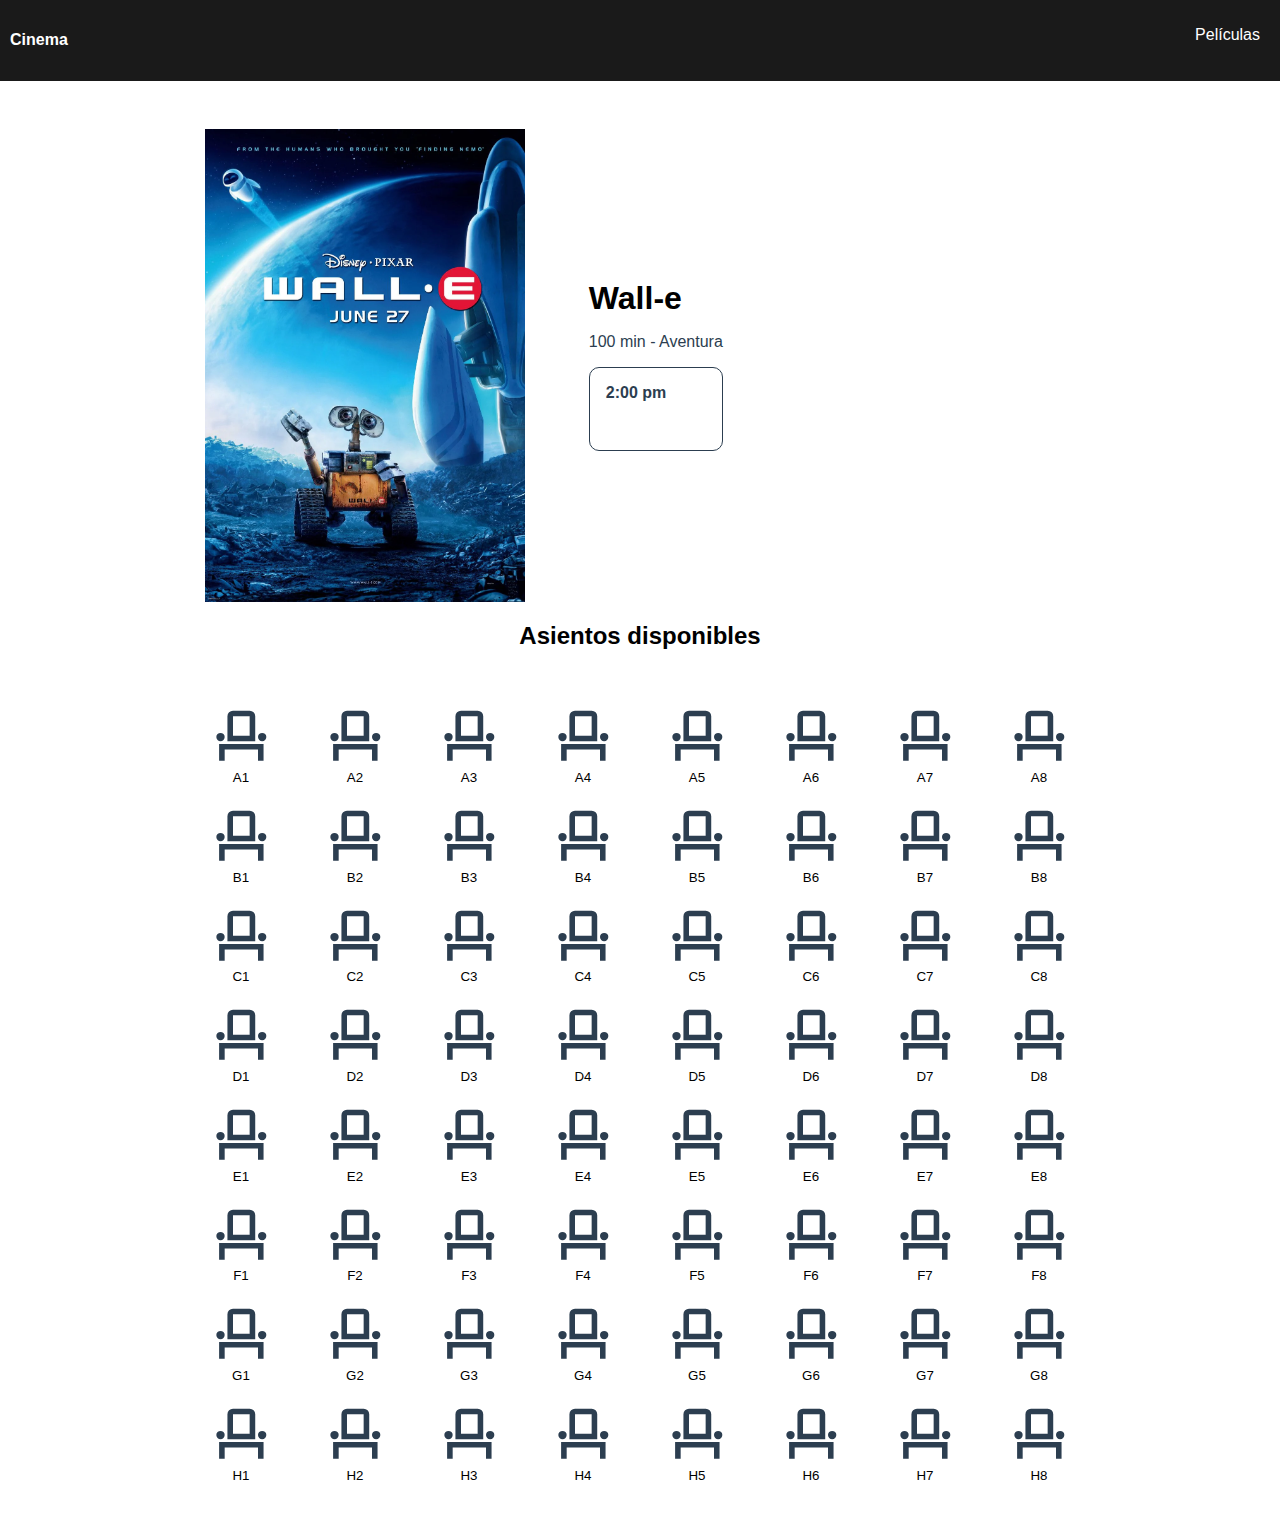
==== pages/asiento.html @ e839d2a3 "Add seats dynamically" ====
<!DOCTYPE html>
<html lang="en">
  <head>
    <meta charset="UTF-8" />
    <meta name="viewport" content="width=device-width, initial-scale=1.0" />
    <title>Cinema</title>
    <link rel="stylesheet" href="../css/style.css" />
    <link
      rel="stylesheet"
      href="https://fonts.googleapis.com/css2?family=Material+Symbols+Outlined:opsz,wght,FILL,GRAD@20..48,100..700,0..1,-50..200"
    />
  </head>
  <body>
    <style></style>
    <header>
      <nav>
        <div class="logo">
          <h4>Cinema</h4>
        </div>
        <ul class="nav-links">
          <li><a href="/index.html">Películas</a></li>
        </ul>
      </nav>
    </header>

    <main>
      <section class="movie--header">
        <img src="../img/walle.webp" alt="walle poster" />
        <div class="movie--header--text">
          <h3 class="movie--header--title">Wall-e</h3>
          <p class="movie--header--duration">100 min - Aventura</p>
          <span class="info-spot" href="#"> 2:00 pm </span>
        </div>
      </section>

      <h2>Asientos disponibles</h2>
      <section id="seats" class="seats"></section>
    </main>
    <script src="../js/main.js"></script>
    <script src="../js/asiento.js"></script>
  </body>
</html>
---- css/style.css ----
:root {
  --color-negro-profundo: #1a1a1a; /* Un negro más suave, ideal para fondos */
  --color-burdeos: #7b1f24; /* Un rojo oscuro y elegante para elementos destacados */
  --color-gris-acero: #a5a5a5; /* Gris medio para textos y detalles menores */
  --color-azul-medianoche: #2c3e50; /* Azul oscuro, perfecto para barras de navegación o pies de página */
  --color-dorado-oscuro: #b68d40; /* Dorado suave, ideal para íconos o botones que requieran atención */
  --color-blanco-humo: #f5f5f5; /* Un blanco roto para textos, mejora la legibilidad sin ser demasiado brillante */
}

html,
body {
  margin: 0;
  padding: 0;
  font-family: "Roboto", sans-serif;
}

nav {
  background-color: var(--color-negro-profundo);
  color: white;
  padding: 10px;
  text-align: center;
  display: flex;
  justify-content: space-between;
}

nav > ul {
  display: flex;
  list-style: none;
}

a {
  color: white;
  text-decoration: none;
  padding: 10px;
}

main {
  display: flex;
  justify-content: center;
  flex-direction: column;
  align-items: center;
  padding: 3em 0;
}

/* index.html */

.movies {
  margin-top: 3em;
  display: flex;
  justify-content: center;
  flex-wrap: wrap;
}

.movie {
  display: flex;
  flex-direction: column;
  justify-content: space-between;
  border-bottom: 1px solid #333;
  background-color: #333;
  border-radius: 8px;
  color: white;
  padding: 0em 2em;
  padding-top: 20em;
  padding-bottom: 3em;
  width: clamp(20em, 100vw, 30em);
  gap: 2em;
  transition: transform 0.5s ease;

  background-image: linear-gradient(
      rgba(0, 0, 0, 0.1),
      /* Transición a casi transparente hacia el centro */ rgba(0, 0, 0, 0.805)
        /* Negro con 50% de opacidad en la parte superior */
    ),
    url("../img/walle.webp");
  background-position: center;
  background-size: cover;
  background-repeat: no-repeat;

  > img {
    width: 8em;
    border-radius: 8px;
  }
}

.movie-info {
  display: flex;
  flex-direction: column;
  gap: 0.1em;

  > h3 {
    margin: 0;
    font-size: 2em;
    font-weight: 800;
  }

  > p {
    color: var(--color-gris-acero);
  }

  > a {
    width: fit-content;
    border-radius: 8px;
    background-color: var(--color-burdeos);
    transition: background-color 0.5s ease-in-out, color 0.5s ease-in-out;
  }
}

.movie-info > a:hover {
  background-color: var(--color-blanco-humo);
  color: var(--color-burdeos);
}

/* Horarios.html */

.movie--header {
  display: grid;
  grid-template-columns: 2fr 3fr;
  align-items: center;
  justify-items: end;
  gap: 4em;
  width: 70%;

  > img {
    width: 20em;
    flex: 5;
    align-content: center;
  }
}

.movie--header--text {
  justify-self: start;
}

.movie--header--title {
  font-size: 2em;
  margin: 0;
}

.movie--header--duration {
  color: var(--color-azul-medianoche);
}

.spots {
  margin-top: 5em;
  display: flex;
  justify-content: center;
  gap: 1em;
}

.spot, .info-spot {
  color: var(--color-azul-medianoche);
  display: block;
  border-radius: 10px;
  border: 1px solid var(--color-azul-medianoche);
  font-weight: 800;
  padding: 1em 3em 3em 1em;
}

.spot:hover {
  background-color: var(--color-azul-medianoche);
  color: var(--color-blanco-humo);
}

/* Asientos */

.material-symbols-outlined {
  font-variation-settings: "FILL" 0, "wght" 400, "GRAD" 0, "opsz" 24;
}

.seats {
  display: grid;
  grid-template-columns: repeat(8, 1fr);
  gap: 1em;
  margin-top: 2em;
  width: 70%;
  overflow: scroll;
  height: fit-content;
}

.seat {
  cursor: pointer;
  background: none;
  border: none;
  display: flex;
  flex-direction: column;
  align-items: center;
}

.seat > .reserved {
  cursor: not-allowed;
}

.seat:hover {
  > .free {
    border-bottom: 2px solid var(--color-azul-medianoche);
  }
}

.seat > .material-symbols-outlined {
  font-size: 5em;
}

.free {
  color: var(--color-azul-medianoche);
}

.reserved {
  color: var(--color-burdeos);
}
.selected{
  color: var(--color-dorado-oscuro);
  border-bottom: 2px solid var(--color-dorado-oscuro);
}

@media screen and (max-width: 768px) {
  nav {
    flex-direction: column;
  }

  nav > ul {
    margin-top: 1em;
  }

  main {
    padding: 1em;
  }

  .movies {
    flex-direction: column;
  }

  .movie {
    width: 100%;
    padding: 1em;
    margin-bottom: 1em;
  }

  .movie-info {
    gap: 0.5em;
  }

  .movie--header {
    grid-template-columns: 1fr;
    justify-items: center;
    justify-content: center;
    gap: 1em;
  }

  .movie--header--text {
    text-align: center;
  }
}
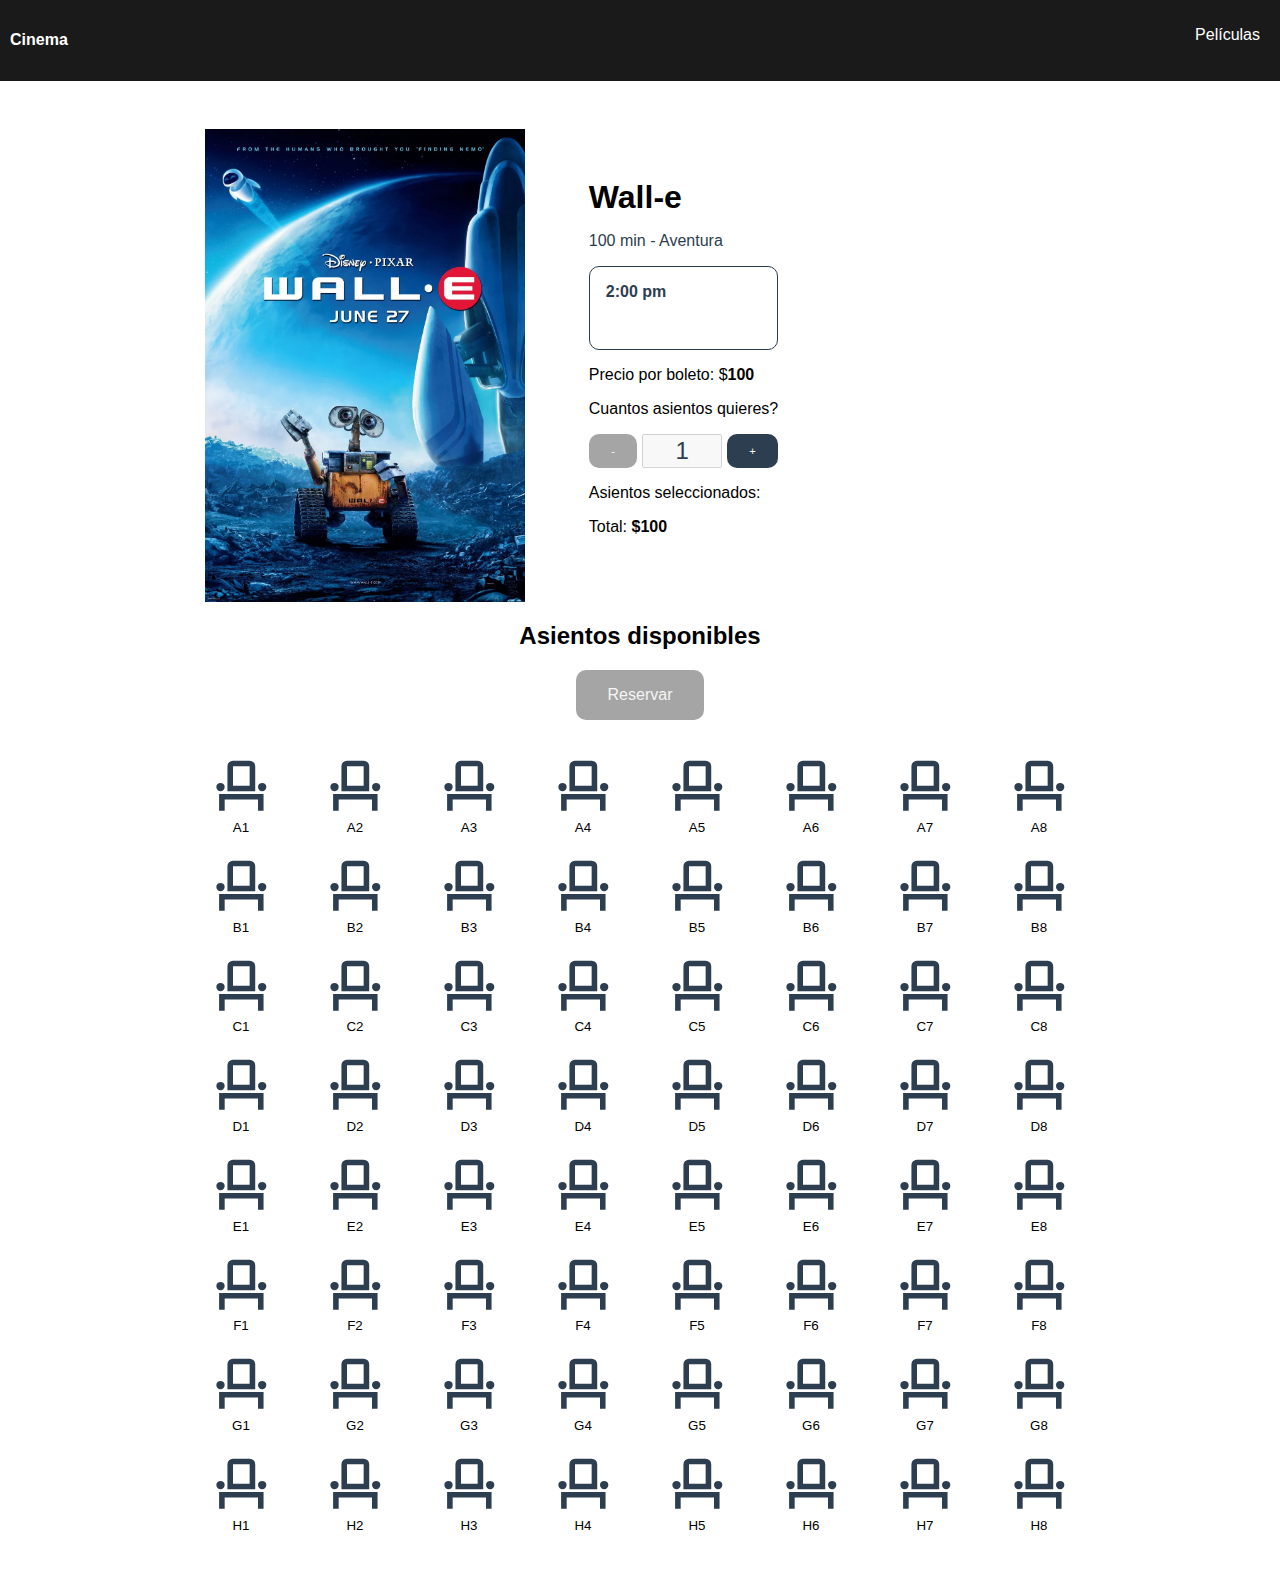
==== commit e5a45a38: "Select and deselect seats" ====
--- a/pages/asiento.html
+++ b/pages/asiento.html
@@ -30,10 +30,35 @@
           <h3 class="movie--header--title">Wall-e</h3>
           <p class="movie--header--duration">100 min - Aventura</p>
           <span class="info-spot" href="#"> 2:00 pm </span>
+          <p>Precio por boleto: $<strong id="ticket-price"></strong></p>
+          <p class=" ">Cuantos asientos quieres?</p>
+          <div class="seats--info">
+            <button
+              class="btn select--button"
+              id="substract-button"
+              disabled
+              onclick="substractSeatNumber()"
+            >
+              -
+            </button>
+            <input type="number" max="8" min="1" id="seats-number" disabled />
+            <button
+              class="btn select--button"
+              id="add-button"
+              onclick="addSeatNumber()"
+            >
+              +
+            </button>
+          </div>
+          <p>
+            Asientos seleccionados: <br /><strong id="seats-selected"></strong>
+          </p>
+          <p><span>Total: </span> <strong id="seats-total">$0.00</strong></p>
         </div>
       </section>
 
       <h2>Asientos disponibles</h2>
+      <button class="btn" id="btn-reservar" onclick="saveSeats()" disabled>Reservar</button>
       <section id="seats" class="seats"></section>
     </main>
     <script src="../js/main.js"></script>
--- a/css/style.css
+++ b/css/style.css
@@ -129,6 +129,11 @@
 
 .movie--header--text {
   justify-self: start;
+
+}
+
+.movie--header--text > span {
+  margin:1em 0;
 }
 
 .movie--header--title {
@@ -137,6 +142,7 @@
 }
 
 .movie--header--duration {
+  margin-top: 1em;
   color: var(--color-azul-medianoche);
 }
 
@@ -212,6 +218,52 @@
   border-bottom: 2px solid var(--color-dorado-oscuro);
 }
 
+.btn{
+  background-color: var(--color-azul-medianoche);
+  color: var(--color-blanco-humo);
+  border: none;
+  border-radius: 10px;
+  padding: 1em 2em;
+  font-size: 1em;
+  cursor: pointer;
+  transition: background-color 0.2s ease-in-out;
+}
+
+.btn:hover{
+  background-color: var(--color-dorado-oscuro);
+}
+
+.btn:disabled{
+  background-color: var(--color-gris-acero);
+  cursor: not-allowed;
+}
+
+.seats--info{
+  display: flex;
+  justify-content: space-between;
+  align-items: center;
+
+}
+
+.select--button{
+  font-size: 0.7em;
+}
+
+input[type="number"]::-webkit-inner-spin-button,
+input[type="number"]::-webkit-outer-spin-button {
+  -webkit-appearance: none;
+  margin: 0;
+}
+
+#seats-number{
+  font-size: 1.5em;
+  color: var(--color-azul-medianoche);
+  width: 3em;
+  text-align: center;
+}
+
+/* Responsive */
+
 @media screen and (max-width: 768px) {
   nav {
     flex-direction: column;
